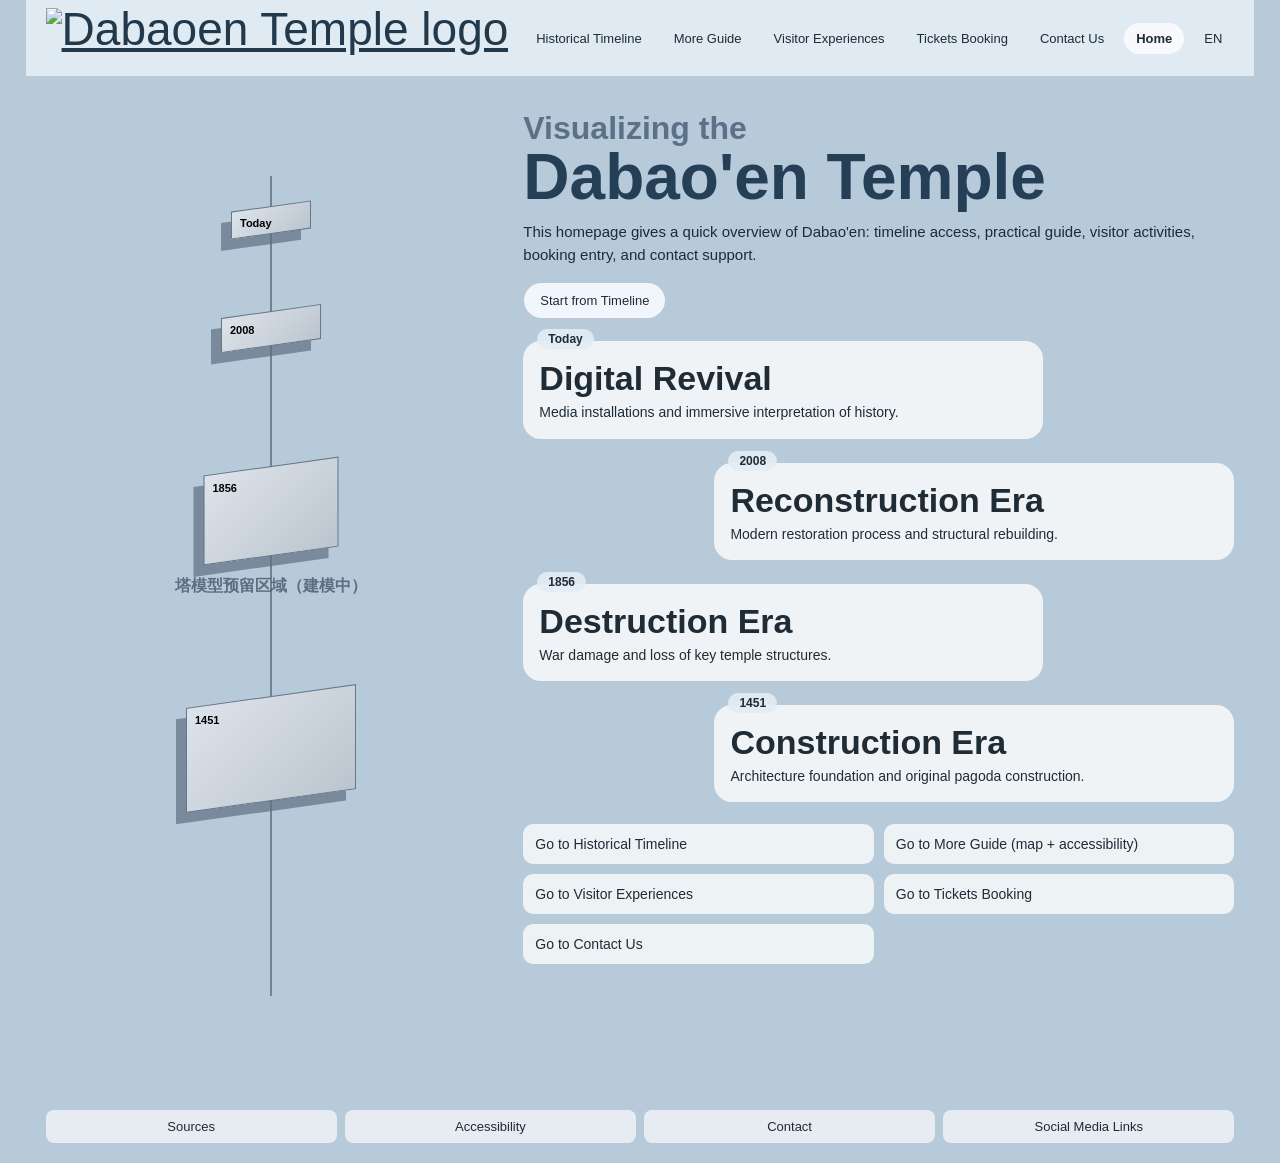
==== index.html @ 596df334 "first upload" ====
<!DOCTYPE html>
<html lang="en">

<head>
    <meta charset="UTF-8" />
    <meta name="viewport" content="width=device-width, initial-scale=1.0" />
    <title>Dabao'en - Home</title>
    <!-- 页面共用样式文件：所有页面统一从这里读颜色、字体、布局规则 -->
    <link rel="stylesheet" href="styles.css" />
</head>

<body class="sub-page">
    <!-- site 是整页容器：方便设置最大宽度、边框和背景 -->
    <div class="site">
        <header class="top-bar">
            <a href="index.html" class="brand" aria-label="Home">
                <img src="https://sunyegabriel.github.io/MyPic/img/logo.png" alt="Dabaoen Temple logo"
                    class="brand-logo" />
            </a>
            <nav aria-label="Main Navigation">
                <ul class="nav-list">
                    <!-- active 表示“当前页面高亮” -->
                    <li><a href="historical-timeline.html">Historical Timeline</a></li>
                    <li><a href="more-guide.html">More Guide</a></li>
                    <li><a href="visitor-experiences.html">Visitor Experiences</a></li>
                    <li><a href="tickets-booking.html">Tickets Booking</a></li>
                    <li><a href="contact-us.html">Contact Us</a></li>
                    <li><a class="active" href="index.html">Home</a></li>
                    <li><a href="#">EN</a></li>
                </ul>
            </nav>
        </header>

        <main class="home-main">
            <!--
                左侧是“塔结构交互区”（目前先用抽象几何块模拟）。
                后续你们做完真实 3D 模型后，可直接替换 tower-model-placeholder 区域。
            -->
            <div class="tower-wrap">
                <div class="tower-model-placeholder" aria-label="Tower model placeholder">
                    <p>塔模型预留区域（建模中）</p>
                </div>

                <div class="tower-line" aria-hidden="true"></div>

                <!-- 每个 layer-btn 都自带 data-* 数据，JS 会读取这些数据并显示弹窗 -->
                <button class="layer-btn l1" data-title="Digital Revival"
                    data-text="Media installations and immersive interpretation of history."
                    data-learn="more-guide.html#digital"
                    data-visit="visitor-experiences.html#layer-digital"><span>Today</span></button>
                <button class="layer-btn l2" data-title="Reconstruction Era"
                    data-text="Modern restoration process and structural rebuilding."
                    data-learn="more-guide.html#reconstruction"
                    data-visit="visitor-experiences.html#layer-reconstruction"><span>2008</span></button>
                <button class="layer-btn l3" data-title="Destruction Era"
                    data-text="War damage and loss of key temple structures." data-learn="more-guide.html#destruction"
                    data-visit="visitor-experiences.html#layer-destruction"><span>1856</span></button>
                <button class="layer-btn l4" data-title="Construction Era"
                    data-text="Architecture foundation and original pagoda construction."
                    data-learn="more-guide.html#construction"
                    data-visit="visitor-experiences.html#layer-construction"><span>1451</span></button>
            </div>

            <section class="about-panel">
                <p class="kicker">Visualizing the</p>
                <h2 class="page-title">Dabao'en Temple</h2>
                <p class="lead">
                    This homepage gives a quick overview of Dabao'en: timeline access, practical guide,
                    visitor activities, booking entry, and contact support.
                </p>

                <a class="btn" href="historical-timeline.html">Start from Timeline</a>

                <div class="timeline-cards">
                    <article class="timeline-card" id="card-today">
                        <span class="year-tag">Today</span>
                        <h3>Digital Revival</h3>
                        <p>Media installations and immersive interpretation of history.</p>
                    </article>

                    <article class="timeline-card right" id="card-2008">
                        <span class="year-tag">2008</span>
                        <h3>Reconstruction Era</h3>
                        <p>Modern restoration process and structural rebuilding.</p>
                    </article>

                    <article class="timeline-card" id="card-1856">
                        <span class="year-tag">1856</span>
                        <h3>Destruction Era</h3>
                        <p>War damage and loss of key temple structures.</p>
                    </article>

                    <article class="timeline-card right" id="card-1451">
                        <span class="year-tag">1451</span>
                        <h3>Construction Era</h3>
                        <p>Architecture foundation and original pagoda construction.</p>
                    </article>
                </div>

                <div class="quick-links">
                    <a href="historical-timeline.html">Go to Historical Timeline</a>
                    <a href="more-guide.html">Go to More Guide (map + accessibility)</a>
                    <a href="visitor-experiences.html">Go to Visitor Experiences</a>
                    <a href="tickets-booking.html">Go to Tickets Booking</a>
                    <a href="contact-us.html">Go to Contact Us</a>
                </div>
            </section>
        </main>

        <footer class="footer">
            <a href="#">Sources</a>
            <a href="more-guide.html#accessibility">Accessibility</a>
            <a href="contact-us.html">Contact</a>
            <a href="#">Social Media Links</a>
        </footer>
    </div>

    <!-- 弹窗：点击左边 layer 按钮时出现 -->
    <div class="layer-popup" id="layerPopup" aria-hidden="true">
        <div class="popup-card">
            <h3 id="popupTitle">Layer</h3>
            <p id="popupText"></p>
            <div class="popup-actions">
                <a class="btn" id="popupLearn" href="more-guide.html">Learn More</a>
                <a class="btn" id="popupVisit" href="visitor-experiences.html">See Activities</a>
                <button class="btn" id="popupClose" type="button">Close</button>
            </div>
        </div>
    </div>

    <script src="script.js"></script>
</body>

</html>
---- styles.css ----
:root {
    --text: #1f2b35;
    --blue-title: #253f57;
    --line-soft: rgba(33, 53, 73, 0.12);
}

* {
    box-sizing: border-box;
}

body {
    margin: 0;
    color: var(--text);
    font-family: "Noto Sans", "Arial", "Helvetica", sans-serif;
    background: #b7cad9;
}

a {
    color: inherit;
}

/* 非 timeline 页面使用第三张图作为统一背景 */
body.sub-page {
    background: #b7cad9 url("https://sunyegabriel.github.io/MyPic/img/internetpage2.png") center top / cover no-repeat fixed;
}

/* timeline 页面使用第一张图作为主视觉背景 */
body.timeline-page {
    background: #c4d5e3;
}

.site {
    width: min(1380px, 96vw);
    margin: 0 auto;
    min-height: 100vh;
    background: transparent;
}

/* 顶部导航保持悬浮（滚动时仍可见） */
.top-bar {
    position: sticky;
    top: 0;
    z-index: 100;
    display: flex;
    justify-content: space-between;
    align-items: center;
    gap: 12px;
    padding: 8px 20px;
    background: rgba(229, 238, 245, 0.88);
    backdrop-filter: blur(6px);
}


.brand-logo {
    height: 60px;
    width: auto;
    display: block;
}

.brand {
    margin: 0;
    font-size: clamp(24px, 3.6vw, 46px);
    line-height: 0.95;
    color: #22384b;
}

.nav-list {
    list-style: none;
    margin: 0;
    padding: 0;
    display: flex;
    gap: 8px;
    flex-wrap: wrap;
    justify-content: flex-end;
}

.nav-list a {
    display: block;
    text-decoration: none;
    border-radius: 999px;
    padding: 8px 12px;
    font-size: 13px;
    transition: all 0.2s ease;
}

.nav-list a.active,
.nav-list a:hover {
    background: rgba(255, 255, 255, 0.72);
    font-weight: 700;
}

/* -------- Home -------- */
.home-main {
    display: grid;
    grid-template-columns: minmax(290px, 38%) minmax(300px, 1fr);
    gap: 26px;
    padding: 20px;
}

.tower-wrap {
    position: relative;
    min-height: 980px;
}

.tower-model-placeholder {
    position: absolute;
    inset: 0;
    border-radius: 14px;
    background: url("https://sunyegabriel.github.io/MyPic/img/internetpage2.png") center top / cover no-repeat;
    display: grid;
    place-items: center;
    color: rgba(33, 53, 73, 0.62);
    font-weight: 700;
}

.tower-line {
    position: absolute;
    left: 50%;
    top: 80px;
    transform: translateX(-50%);
    width: 2px;
    height: calc(100% - 160px);
    background: rgba(28, 42, 54, 0.45);
}

.layer-btn {
    position: absolute;
    left: 50%;
    transform: translateX(-50%) skewY(-8deg);
    border: 1px solid #677789;
    background: linear-gradient(140deg, #dde3ea 0%, #bcc5cf 100%);
    box-shadow: -10px 10px 0 rgba(95, 112, 130, 0.7);
    cursor: pointer;
    z-index: 2;
}

.layer-btn span {
    position: absolute;
    left: 8px;
    top: 8px;
    font-size: 11px;
    font-weight: 700;
    transform: skewY(8deg);
}

.l1 {
    top: 110px;
    width: 80px;
    height: 28px;
}

.l2 {
    top: 215px;
    width: 100px;
    height: 35px;
}

.l3 {
    top: 370px;
    width: 135px;
    height: 90px;
}

.l4 {
    top: 600px;
    width: 170px;
    height: 105px;
}

.about-panel {
    padding-top: 6px;
}

.kicker {
    margin: 8px 0 0;
    color: #5c7188;
    font-size: clamp(18px, 2.5vw, 54px);
    font-weight: 700;
}

.page-title {
    margin: 0;
    color: var(--blue-title);
    font-size: clamp(38px, 5vw, 86px);
    line-height: 0.95;
}

.lead {
    margin: 12px 0 16px;
    max-width: 700px;
    font-size: 15px;
    line-height: 1.55;
}

.btn {
    border: 1px solid rgba(38, 63, 87, 0.25);
    border-radius: 999px;
    background: rgba(248, 251, 255, 0.9);
    padding: 10px 16px;
    font-size: 13px;
    cursor: pointer;
    text-decoration: none;
    display: inline-block;
}

.btn.ghost {
    background: rgba(245, 250, 255, 0.8);
}

.timeline-cards {
    display: grid;
    gap: 24px;
    margin: 22px 0;
}

.timeline-card {
    position: relative;
    width: min(520px, 100%);
    border-radius: 18px;
    background: rgba(255, 255, 255, 0.78);
    padding: 20px 16px 16px;
}

.timeline-card.wide {
    width: 100%;
}

.timeline-card.right {
    margin-left: auto;
}

.timeline-card h3 {
    margin: 0 0 7px;
    font-size: 34px;
    line-height: 1;
}

.timeline-card p {
    margin: 0;
    font-size: 14px;
    line-height: 1.45;
}

.year-tag {
    position: absolute;
    top: -12px;
    left: 14px;
    border-radius: 999px;
    background: rgba(228, 237, 246, 0.9);
    font-size: 12px;
    font-weight: 700;
    padding: 3px 11px;
}

.quick-links {
    display: grid;
    grid-template-columns: repeat(2, minmax(0, 1fr));
    gap: 10px;
    margin-bottom: 20px;
}

.quick-links a {
    text-decoration: none;
    border-radius: 10px;
    background: rgba(255, 255, 255, 0.75);
    padding: 12px;
    font-size: 14px;
}

.layer-popup {
    position: fixed;
    inset: 0;
    background: rgba(0, 0, 0, 0.45);
    display: none;
    align-items: center;
    justify-content: center;
    padding: 16px;
    z-index: 60;
}

.layer-popup.show {
    display: flex;
}

.popup-card {
    width: min(420px, 94vw);
    background: #fff;
    border-radius: 14px;
    padding: 16px;
}

.popup-actions {
    display: flex;
    gap: 8px;
    flex-wrap: wrap;
}

/* -------- Generic inner pages -------- */
.page-body {
    padding: 24px 20px 30px;
}

.page-body h1 {
    margin: 0 0 8px;
    font-size: 42px;
    color: var(--blue-title);
}

.page-body p.desc {
    margin: 0 0 18px;
    color: #3e4a56;
    line-height: 1.5;
}

.grid-2 {
    display: grid;
    grid-template-columns: repeat(2, minmax(0, 1fr));
    gap: 12px;
    margin-bottom: 12px;
}

.box {
    border-radius: 14px;
    background: rgba(250, 252, 255, 0.72);
    padding: 14px;
}

.box h2,
.box h3 {
    margin: 0 0 10px;
    font-size: 20px;
}

.map-box {
    min-height: 220px;
    border-radius: 10px;
    overflow: hidden;
    border: 1px solid rgba(76, 117, 156, 0.25);
    background: #dbe8f3;
}

.map-box canvas {
    display: block;
    width: 100%;
    height: auto;
}


.map-box-placeholder {
    display: grid;
    place-items: center;
    color: #4d647c;
    font-weight: 600;
    background: rgba(227, 238, 246, 0.65);
}

.map-help {
    margin: 10px 0 0;
    padding: 10px 12px;
    border-radius: 8px;
    background: rgba(247, 251, 255, 0.82);
    font-size: 14px;
}

.list {
    margin: 0;
    padding-left: 18px;
}

.activity-grid {
    display: grid;
    grid-template-columns: repeat(3, minmax(0, 1fr));
    gap: 10px;
}

.activity {
    border-radius: 14px;
    background: rgba(246, 232, 203, 0.84);
    padding: 12px;
    min-height: 100px;
}

.price {
    font-weight: 700;
    margin: 6px 0;
}

.form {
    display: grid;
    gap: 10px;
}

.form input,
.form textarea,
.form select {
    width: 100%;
    border: 1px solid rgba(63, 83, 102, 0.3);
    border-radius: 8px;
    padding: 8px;
    font-size: 14px;
    font-family: inherit;
}

.footer {
    padding: 14px 20px 20px;
    display: grid;
    grid-template-columns: repeat(4, minmax(0, 1fr));
    gap: 8px;
}

.footer a {
    text-decoration: none;
    border-radius: 8px;
    background: rgba(255, 255, 255, 0.65);
    padding: 9px;
    font-size: 13px;
    text-align: center;
}

/* -------- Timeline page specific -------- */
.timeline-main {
    padding: 10px 0 26px;
    background: url("https://sunyegabriel.github.io/MyPic/img/internetpage.png") center 100px / min(1000px, 100%) auto no-repeat;
}

.timeline-hero {
    text-align: center;
    min-height: 820px;
    padding-top: 36px;
}

/* 去掉 placeholder 边框，只作为占位高度，显示背景塔图 */
.timeline-tower-placeholder {
    margin: 24px auto 0;
    width: min(700px, 88%);
    min-height: 560px;
    background: transparent;
    display: grid;
    place-items: center;
    color: transparent;
}

.today-card {
    width: min(1120px, 92%);
    margin: -120px auto 12px;
}

.today-title {
    margin: 0 0 8px;
    font-size: 48px;
    font-weight: 800;
    color: #22384b;
}

.map-placeholder {
    margin: 10px auto 0;
    width: min(1120px, 92%);
    min-height: 280px;
    border-radius: 16px;
    background: rgba(227, 238, 246, 0.65);
    display: grid;
    place-items: center;
    color: #4d647c;
}

@media (max-width: 1100px) {
    .home-main {
        grid-template-columns: 1fr;
    }

    .activity-grid {
        grid-template-columns: repeat(2, minmax(0, 1fr));
    }

    .tower-wrap {
        min-height: 760px;
    }
}

@media (max-width: 780px) {
    .site {
        width: 98vw;
    }

    .top-bar {
        flex-direction: column;
        align-items: flex-start;
        padding: 10px 14px;
    }

    .grid-2,
    .quick-links,
    .activity-grid,
    .footer {
        grid-template-columns: 1fr;
    }

    .page-body h1 {
        font-size: 34px;
    }

    .timeline-tower-placeholder {
        min-height: 360px;
    }

    .today-title {
        font-size: 34px;
    }

    .timeline-main {
        background-size: 140% auto;
        background-position: center 130px;
    }
}
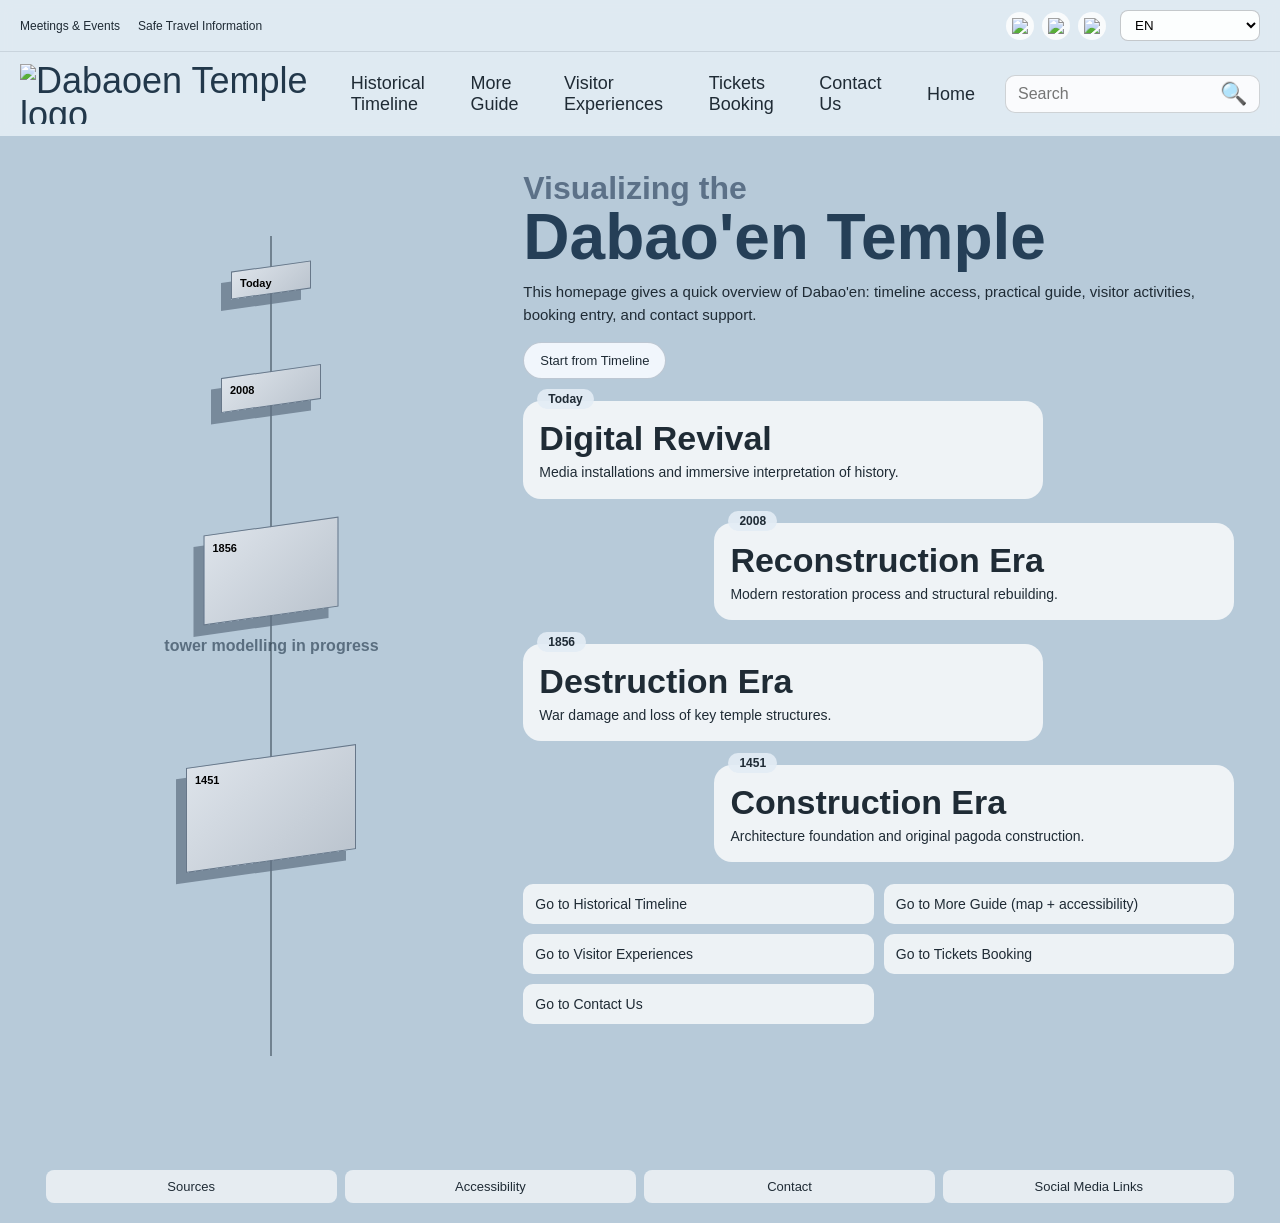
==== commit d8448299: "update" ====
--- a/index.html
+++ b/index.html
@@ -12,24 +12,66 @@
 <body class="sub-page">
     <!-- site 是整页容器：方便设置最大宽度、边框和背景 -->
     <div class="site">
+
+
+
         <header class="top-bar">
-            <a href="index.html" class="brand" aria-label="Home">
-                <img src="https://sunyegabriel.github.io/MyPic/img/logo.png" alt="Dabaoen Temple logo"
-                    class="brand-logo" />
-            </a>
-            <nav aria-label="Main Navigation">
-                <ul class="nav-list">
-                    <!-- active 表示“当前页面高亮” -->
-                    <li><a href="historical-timeline.html">Historical Timeline</a></li>
-                    <li><a href="more-guide.html">More Guide</a></li>
-                    <li><a href="visitor-experiences.html">Visitor Experiences</a></li>
-                    <li><a href="tickets-booking.html">Tickets Booking</a></li>
-                    <li><a href="contact-us.html">Contact Us</a></li>
-                    <li><a class="active" href="index.html">Home</a></li>
-                    <li><a href="#">EN</a></li>
-                </ul>
-            </nav>
+            <!-- 顶部功能条：左侧快捷链接，右侧社交 + 语言 -->
+            <div class="utility-row">
+                <div class="utility-links">
+                    <a href="#">Meetings &amp; Events</a>
+                    <a href="#">Safe Travel Information</a>
+                </div>
+                <div class="utility-right">
+                    <div class="social-links" aria-label="Social media links">
+                        <a href="#" aria-label="YouTube"><img src="https://sunyegabriel.github.io/MyPic/img/yt.svg"
+                                alt="YouTube" /></a>
+                        <a href="#" aria-label="Facebook"><img src="https://sunyegabriel.github.io/MyPic/img/fb.svg"
+                                alt="Facebook" /></a>
+                        <a href="#" aria-label="Instagram"><img src="https://sunyegabriel.github.io/MyPic/img/ins.svg"
+                                alt="Instagram" /></a>
+                    </div>
+                    <label class="language-picker">
+                        <span class="sr-only">Select language</span>
+                        <select aria-label="Select Language">
+                            <option>EN</option>
+                            <option>中文</option>
+                        </select>
+                    </label>
+                </div>
+            </div>
+
+            <!-- 主导航条：品牌 + 平铺导航 + 搜索 -->
+            <div class="main-nav-row">
+                <a href="index.html" class="brand" aria-label="Home">
+                    <img src="https://sunyegabriel.github.io/MyPic/img/logo.png" alt="Dabaoen Temple logo"
+                        class="brand-logo" />
+                </a>
+                <nav aria-label="Main Navigation">
+                    <ul class="nav-list">
+                        <!-- active 表示“当前页面高亮” -->
+                        <li><a href="historical-timeline.html">Historical Timeline</a></li>
+                        <li><a href="more-guide.html">More Guide</a></li>
+                        <li><a href="visitor-experiences.html">Visitor Experiences</a></li>
+                        <li><a href="tickets-booking.html">Tickets Booking</a></li>
+                        <li><a href="contact-us.html">Contact Us</a></li>
+                        <li><a href="index.html">Home</a></li>
+
+                    </ul>
+                </nav>
+                <form class="search-form" role="search" aria-label="Site search">
+                    <input type="search" placeholder="Search" aria-label="Search" />
+                    <button type="submit" aria-label="Submit search">🔍</button>
+                </form>
+            </div>
         </header>
+
+
+
+
+
+
+
 
         <main class="home-main">
             <!--
@@ -38,7 +80,7 @@
             -->
             <div class="tower-wrap">
                 <div class="tower-model-placeholder" aria-label="Tower model placeholder">
-                    <p>塔模型预留区域（建模中）</p>
+                    <p>tower modelling in progress</p>
                 </div>
 
                 <div class="tower-line" aria-hidden="true"></div>
--- a/styles.css
+++ b/styles.css
@@ -36,20 +36,89 @@
     background: transparent;
 }
 
+
+
+
 /* 顶部导航保持悬浮（滚动时仍可见） */
+
 .top-bar {
     position: sticky;
     top: 0;
     z-index: 100;
     display: flex;
-    justify-content: space-between;
-    align-items: center;
-    gap: 12px;
-    padding: 8px 20px;
+    flex-direction: column;
+    gap: 0;
     background: rgba(229, 238, 245, 0.88);
     backdrop-filter: blur(6px);
-}
-
+    /* 关键：让导航条突破 .site 的宽度限制，直接铺满屏幕两端 */
+    width: 100vw;
+    margin-left: calc(50% - 50vw);
+}
+
+.utility-row {
+    width: 100%;
+    display: flex;
+    justify-content: space-between;
+    align-items: center;
+    gap: 16px;
+    padding: 10px 20px;
+    border-bottom: 1px solid var(--line-soft);
+}
+
+.utility-links {
+    display: flex;
+    gap: 18px;
+    flex-wrap: wrap;
+}
+
+.utility-links a {
+    text-decoration: none;
+    font-size: 12px;
+}
+
+.utility-right {
+    display: flex;
+    align-items: center;
+    gap: 14px;
+}
+
+.social-links {
+    display: flex;
+    align-items: center;
+    gap: 8px;
+}
+
+.social-links a {
+    width: 28px;
+    height: 28px;
+    display: inline-flex;
+    align-items: center;
+    justify-content: center;
+    border-radius: 50%;
+    background: rgba(255, 255, 255, 0.8);
+}
+
+.social-links img {
+    width: 16px;
+    height: 16px;
+}
+
+.language-picker select {
+    border: 1px solid rgba(31, 43, 53, 0.25);
+    border-radius: 8px;
+    background: rgba(255, 255, 255, 0.9);
+    padding: 6px 10px;
+    min-width: 140px;
+}
+
+.main-nav-row {
+    width: 100%;
+    display: grid;
+    grid-template-columns: auto 1fr auto;
+    align-items: center;
+    gap: 20px;
+    padding: 12px 20px;
+}
 
 .brand-logo {
     height: 60px;
@@ -59,9 +128,10 @@
 
 .brand {
     margin: 0;
-    font-size: clamp(24px, 3.6vw, 46px);
+    font-size: clamp(24px, 3vw, 36px);
     line-height: 0.95;
     color: #22384b;
+    text-decoration: none;
 }
 
 .nav-list {
@@ -69,25 +139,68 @@
     margin: 0;
     padding: 0;
     display: flex;
-    gap: 8px;
-    flex-wrap: wrap;
-    justify-content: flex-end;
+    gap: clamp(12px, 2vw, 32px);
+    justify-content: center;
+    align-items: center;
+    flex-wrap: nowrap;
 }
 
 .nav-list a {
     display: block;
     text-decoration: none;
     border-radius: 999px;
-    padding: 8px 12px;
-    font-size: 13px;
+    padding: 8px 10px;
+    font-size: 18px;
     transition: all 0.2s ease;
 }
 
-.nav-list a.active,
+.search-form {
+    display: flex;
+    align-items: center;
+    gap: 8px;
+    background: rgba(255, 255, 255, 0.85);
+    border: 1px solid rgba(31, 43, 53, 0.2);
+    border-radius: 10px;
+    padding: 4px 6px 4px 10px;
+}
+
+.search-form input {
+    border: 0;
+    outline: none;
+    background: transparent;
+    width: 190px;
+    font-size: 16px;
+}
+
+.search-form button {
+    border: 0;
+    background: transparent;
+    cursor: pointer;
+    font-size: 22px;
+}
+
+.sr-only {
+    position: absolute;
+    width: 1px;
+    height: 1px;
+    padding: 0;
+    margin: -1px;
+    overflow: hidden;
+    clip: rect(0, 0, 0, 0);
+    white-space: nowrap;
+    border: 0;
+}
+
+
 .nav-list a:hover {
     background: rgba(255, 255, 255, 0.72);
     font-weight: 700;
 }
+
+
+
+
+
 
 /* -------- Home -------- */
 .home-main {
